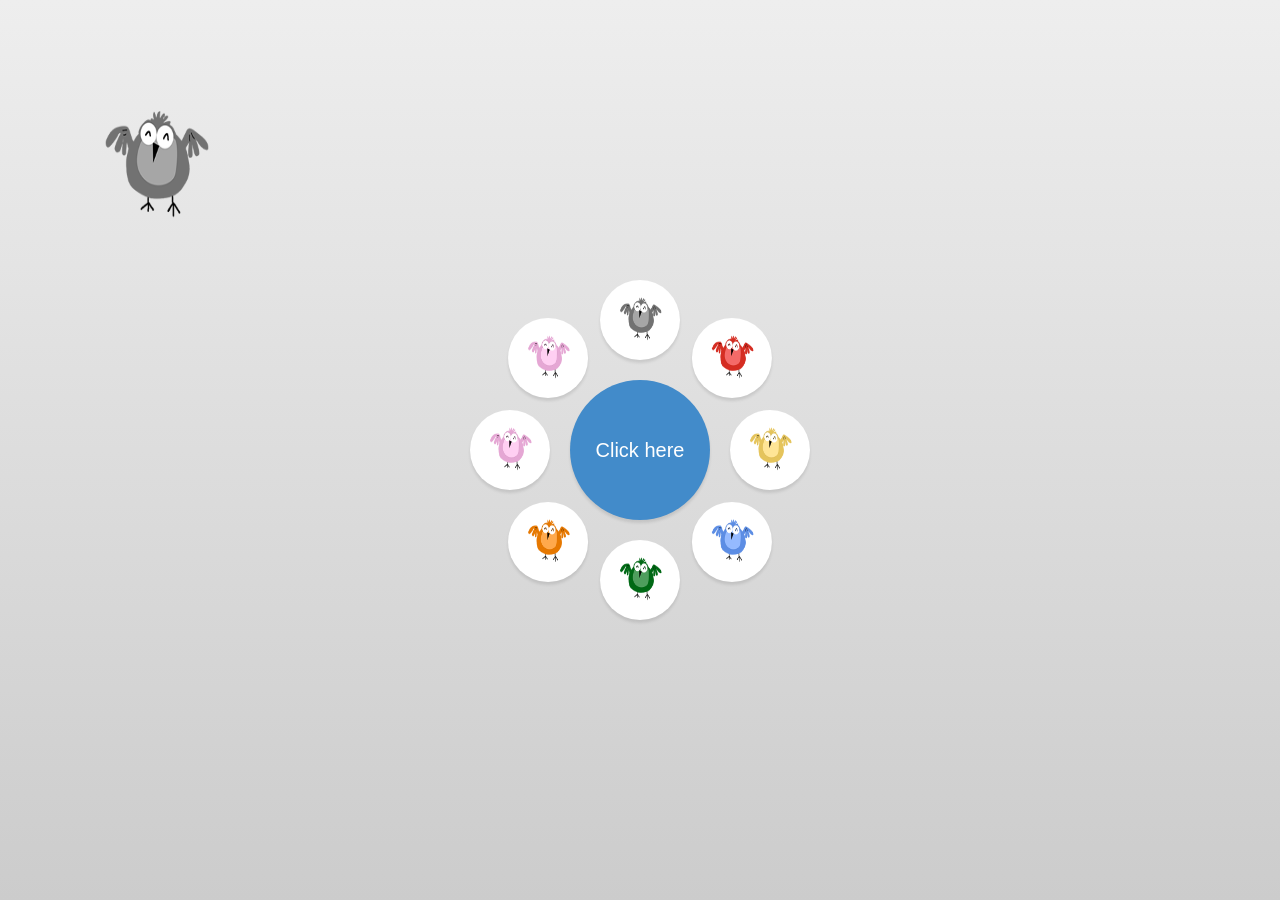
==== index.html @ 3559a40b "Changed something" ====
<!DOCTYPE html>
<html lang="en">
<head>
	<link rel="stylesheet" type="text/css" href="main.css" />

</head>
<body>
	<div class='selector'>
		<ul>
			<li>
				<input id="c1" class="bird-select" type='checkbox'>
				<label for='c1' >
					<img src="images/bird.png" alt="Smiley face" height="80" width="80">
				</label>
				
			</li>
			<li>
				<input id='c2' type='checkbox' >				
				<label for='c2' >
					<img src="images/bird2.png" alt="Smiley face" height="80" width="80">
				</label>
				
			</li>
			<li>
				<input id='c3' type='checkbox'>
				<label for='c3' >
					<img src="images/bird3.png" alt="Smiley face" height="80" width="80">
				</label>
			</li>
			<li>
				<input id='c4' type='checkbox' >
				<label for='c4'>
					<img src="images/bird4.png" alt="Smiley face" height="80" width="80">
				</label>
			</li>
			<li>
				<input id='c5' type='checkbox'>
				<label for='c5' class="bird-select">
					<img src="images/bird5.png" alt="Smiley face" height="80" width="80">
				</label>
			</li>
			<li>
				<input id='c6' type='checkbox' >
				<label for='c6' class="bird-select">
					<img src="images/bird6.png" alt="Smiley face" height="80" width="80">
				</label>
			</li>
			<li>
				<input id='c7' type='checkbox' style="background-image:  url(images/bird7.png)">
				<label for='c7' class="bird-select">
					<img src="images/bird7.png" alt="Smiley face" height="80" width="80">
				</label>
			</li>
			<li>
				<input id='c8' type='checkbox' style="background-image:  url(images/bird7.png)">
				<label for='c8' class="bird-select">
				    <img src="images/bird7.png" alt="Smiley face" height="80" width="80">
                </label>
			</li>
		</ul>
		<button>Click here</button>
	</div>

	<img class="bird" src="images/bird.png" /> 
</body>
<!-- Including The jQuery Library -->

<script src="http://code.jquery.com/jquery-1.11.2.min.js"></script>
<script type="text/javascript" src="main.js"></script>
<script src="http://code.jquery.com/jquery-1.11.2.js"></script>
<script>
	

</script>
</html>
---- main.css ----
html, body {
	height: 100%;
}

body {
	margin: 0;
	background: linear-gradient(#eee, #ccc);
	overflow: hidden;
}

.selector {
	position: absolute;
	left: 50%;
	top: 50%;
	width: 140px;
	height: 140px;
	margin-top: -70px;
	margin-left: -70px;
}

.selector, .selector button {
	font-family: 'Oswald', sans-serif;
	font-weight: 300;
}

.selector button {
	position: relative;
	width: 100%;
	height: 100%;
	padding: 10px;
	background: #428bca;
	border-radius: 50%;
	border: 0;
	color: white;
	font-size: 20px;
	cursor: pointer;
	box-shadow: 0 3px 3px rgba(0, 0, 0, 0.1);
	transition: all .1s;
}

.selector button:hover {
	background: #3071a9;
}

.selector button:focus {
	outline: none;
}

.selector ul {
	position: absolute;
	list-style: none;
	padding: 0;
	margin: 0;
	top: -20px;
	right: -20px;
	bottom: -20px;
	left: -20px;
}

.selector li {
	position: absolute;
	width: 0;
	height: 100%;
	margin: 0 50%;
	-webkit-transform: rotate(-360deg);
	transition: all 0.8s ease-in-out;
}

.selector li input {
	display: none;
}

.selector li input + label {
	position: absolute;
	left: 50%;
	bottom: 100%;
	width: 0;
	height: 0;
	line-height: 1px;
	margin-left: 0;
	border-radius: 50%;
	text-align: center;
	font-size: 1px;
	overflow: hidden;
	cursor: pointer;
	box-shadow: none;
	transition: all 0.8s ease-in-out, color 0.1s, background 0.1s;
    background:#FFF;
    
}

.selector li input + label:hover {
	background: #f0f0f0;
}

.selector li input:checked + label {
	background: #5cb85c;
	color: white;
}

.selector li input:checked + label:hover {
	background: #449d44;
}

.selector.open li input + label {
	width: 80px;
	height: 80px;
	line-height: 80px;
	margin-left: -40px;
	box-shadow: 0 3px 3px rgba(0, 0, 0, 0.1);
	font-size: 14px;
}

.bird{
	width:200px;
	height:200px;
	position:fixed;
}

.bird-select{
	background-image: url(images/bird3.png));
}
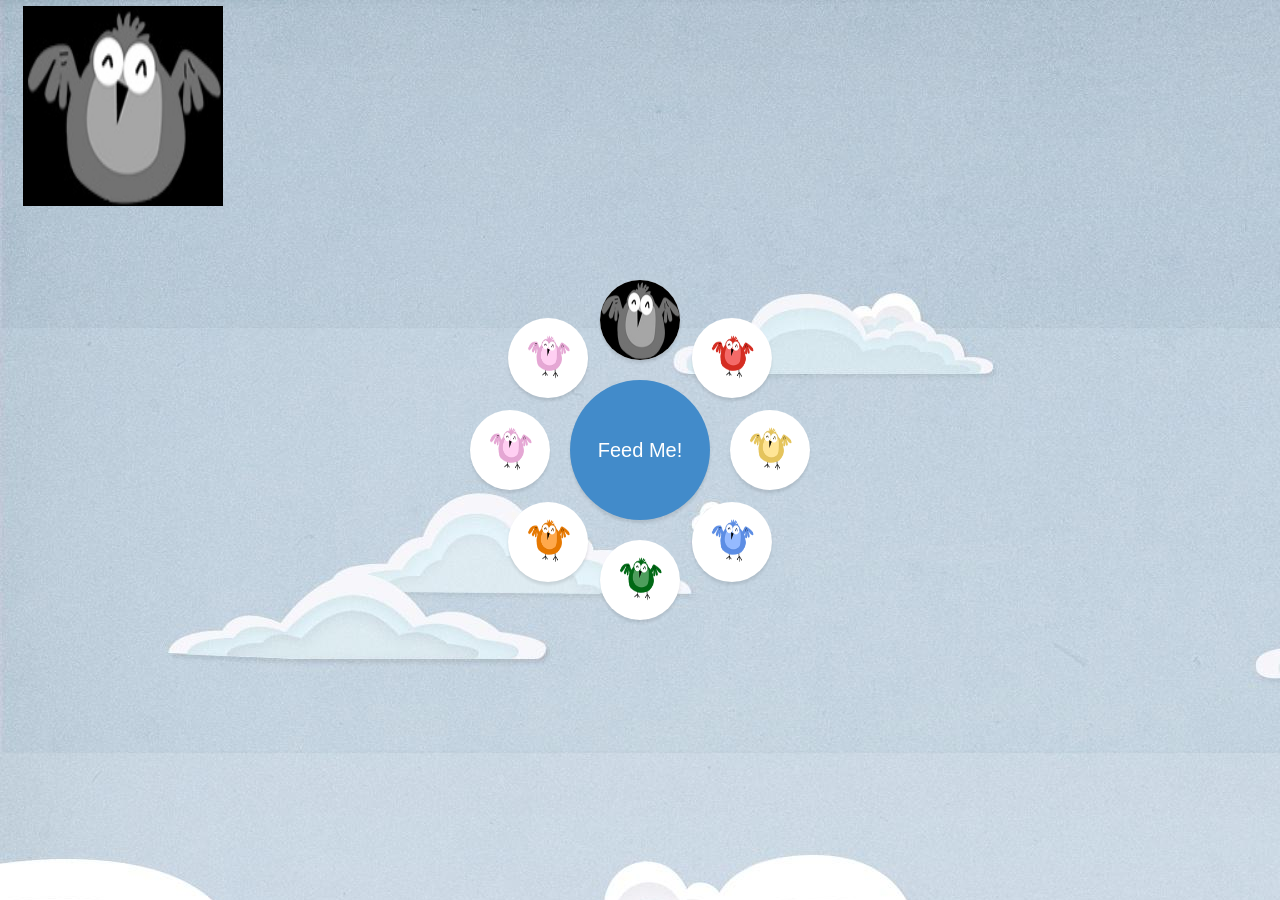
==== commit 23ac177d: "Changed something" ====
--- a/index.html
+++ b/index.html
@@ -58,7 +58,7 @@
                 </label>
 			</li>
 		</ul>
-		<button>Click here</button>
+		<button>Feed Me!</button>
 	</div>
 
 	<img class="bird" src="images/bird.png" /> 
--- a/main.css
+++ b/main.css
@@ -4,7 +4,7 @@
 
 body {
 	margin: 0;
-	background: linear-gradient(#eee, #ccc);
+	background: url(images/sky.jpg);
 	overflow: hidden;
 }
 
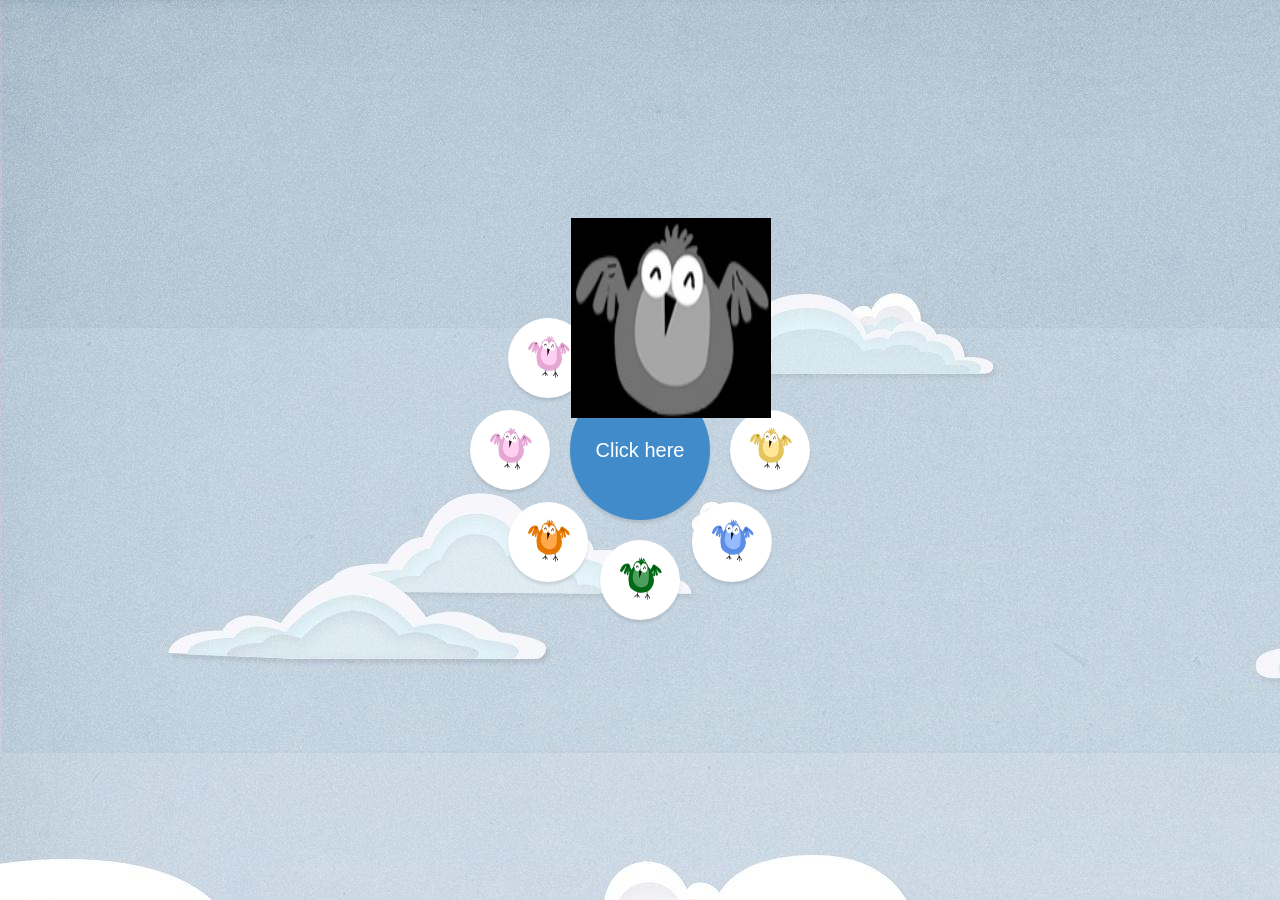
==== commit e67a1fed: "Added jquery collision" ====
--- a/index.html
+++ b/index.html
@@ -8,7 +8,7 @@
 	<div class='selector'>
 		<ul>
 			<li>
-				<input id="c1" class="bird-select" type='checkbox'>
+				<input id='c1' class="bird-select" type='checkbox'>
 				<label for='c1' >
 					<img src="images/bird.png" alt="Smiley face" height="80" width="80">
 				</label>
@@ -54,11 +54,11 @@
 			<li>
 				<input id='c8' type='checkbox' style="background-image:  url(images/bird7.png)">
 				<label for='c8' class="bird-select">
-				    <img src="images/bird7.png" alt="Smiley face" height="80" width="80">
-                </label>
+					<img src="images/bird7.png" alt="Smiley face" height="80" width="80">
+				</label>
 			</li>
 		</ul>
-		<button>Feed Me!</button>
+		<button>Click here</button>
 	</div>
 
 	<img class="bird" src="images/bird.png" /> 
@@ -67,7 +67,7 @@
 
 <script src="http://code.jquery.com/jquery-1.11.2.min.js"></script>
 <script type="text/javascript" src="main.js"></script>
-<script src="http://code.jquery.com/jquery-1.11.2.js"></script>
+<script type="text/javascript" src="jquerycollision1.0.2min/jquery-collision.js"></script>
 <script>
 	
 
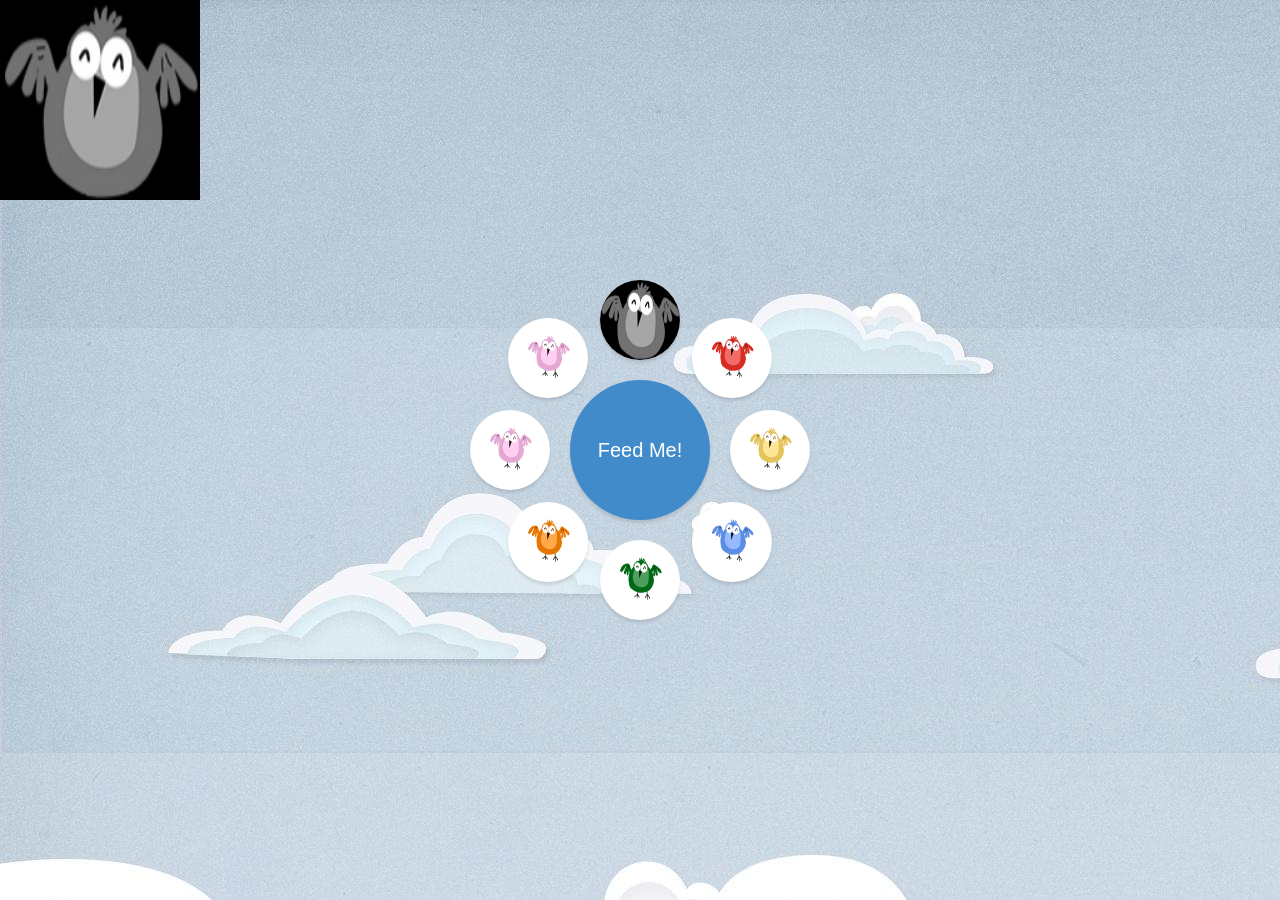
==== commit f9400724: "Changed something" ====
--- a/index.html
+++ b/index.html
@@ -8,7 +8,7 @@
 	<div class='selector'>
 		<ul>
 			<li>
-				<input id='c1' class="bird-select" type='checkbox'>
+				<input id="c1" class="bird-select" type='checkbox'>
 				<label for='c1' >
 					<img src="images/bird.png" alt="Smiley face" height="80" width="80">
 				</label>
@@ -54,11 +54,11 @@
 			<li>
 				<input id='c8' type='checkbox' style="background-image:  url(images/bird7.png)">
 				<label for='c8' class="bird-select">
-					<img src="images/bird7.png" alt="Smiley face" height="80" width="80">
-				</label>
+				    <img src="images/bird7.png" alt="Smiley face" height="80" width="80">
+                </label>
 			</li>
 		</ul>
-		<button>Click here</button>
+		<button>Feed Me!</button>
 	</div>
 
 	<img class="bird" src="images/bird.png" /> 
@@ -66,8 +66,13 @@
 <!-- Including The jQuery Library -->
 
 <script src="http://code.jquery.com/jquery-1.11.2.min.js"></script>
+<script type="text/javascript" src="jquerycollision1.0.2min/jquery-collision.js"></script>
+
 <script type="text/javascript" src="main.js"></script>
-<script type="text/javascript" src="jquerycollision1.0.2min/jquery-collision.js"></script>
+
+
+<script src="http://code.jquery.com/jquery-1.11.2.js"></script>
+
 <script>
 	
 
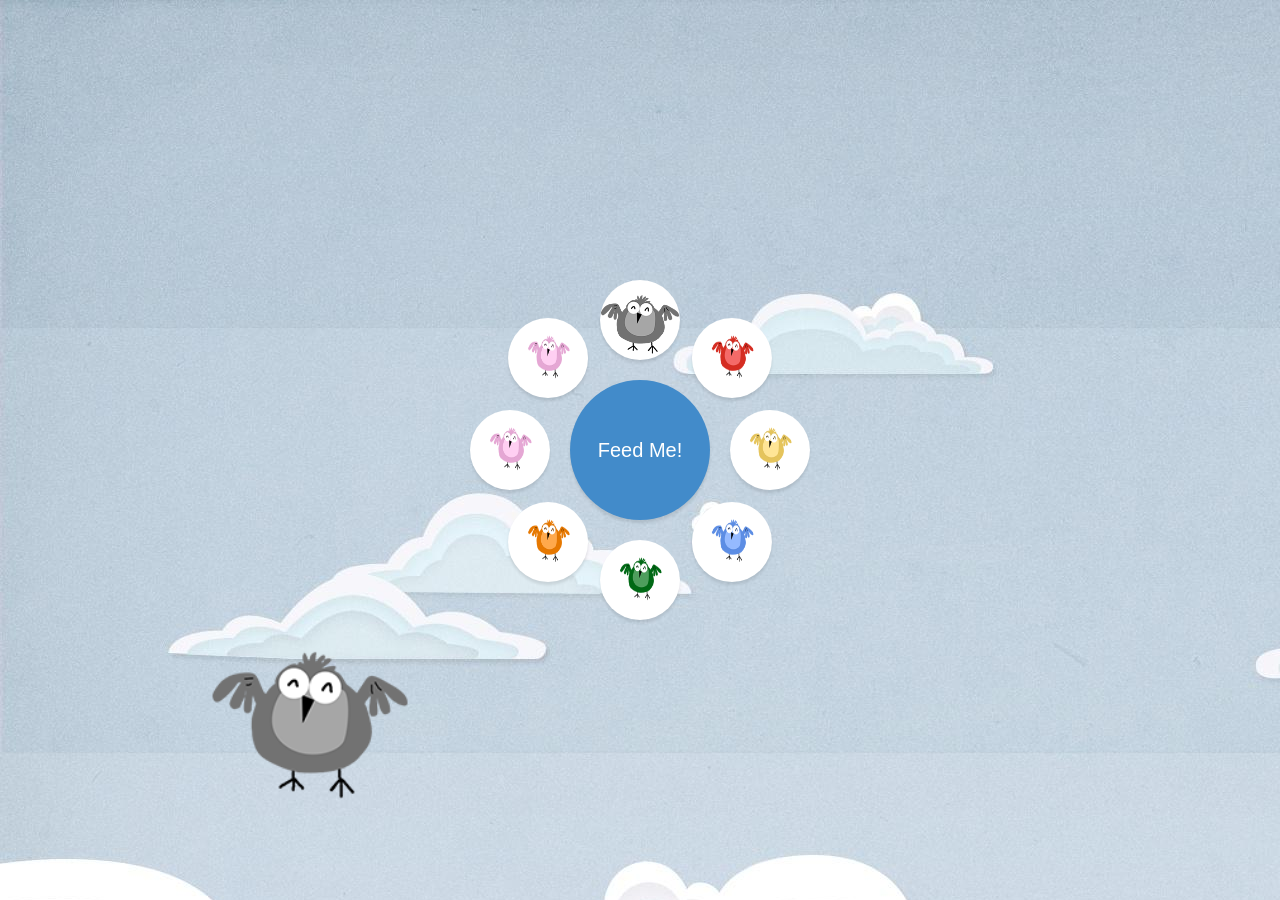
==== commit 8bf641a9: "Made change" ====
--- a/index.html
+++ b/index.html
@@ -70,9 +70,6 @@
 
 <script type="text/javascript" src="main.js"></script>
 
-
-<script src="http://code.jquery.com/jquery-1.11.2.js"></script>
-
 <script>
 	
 
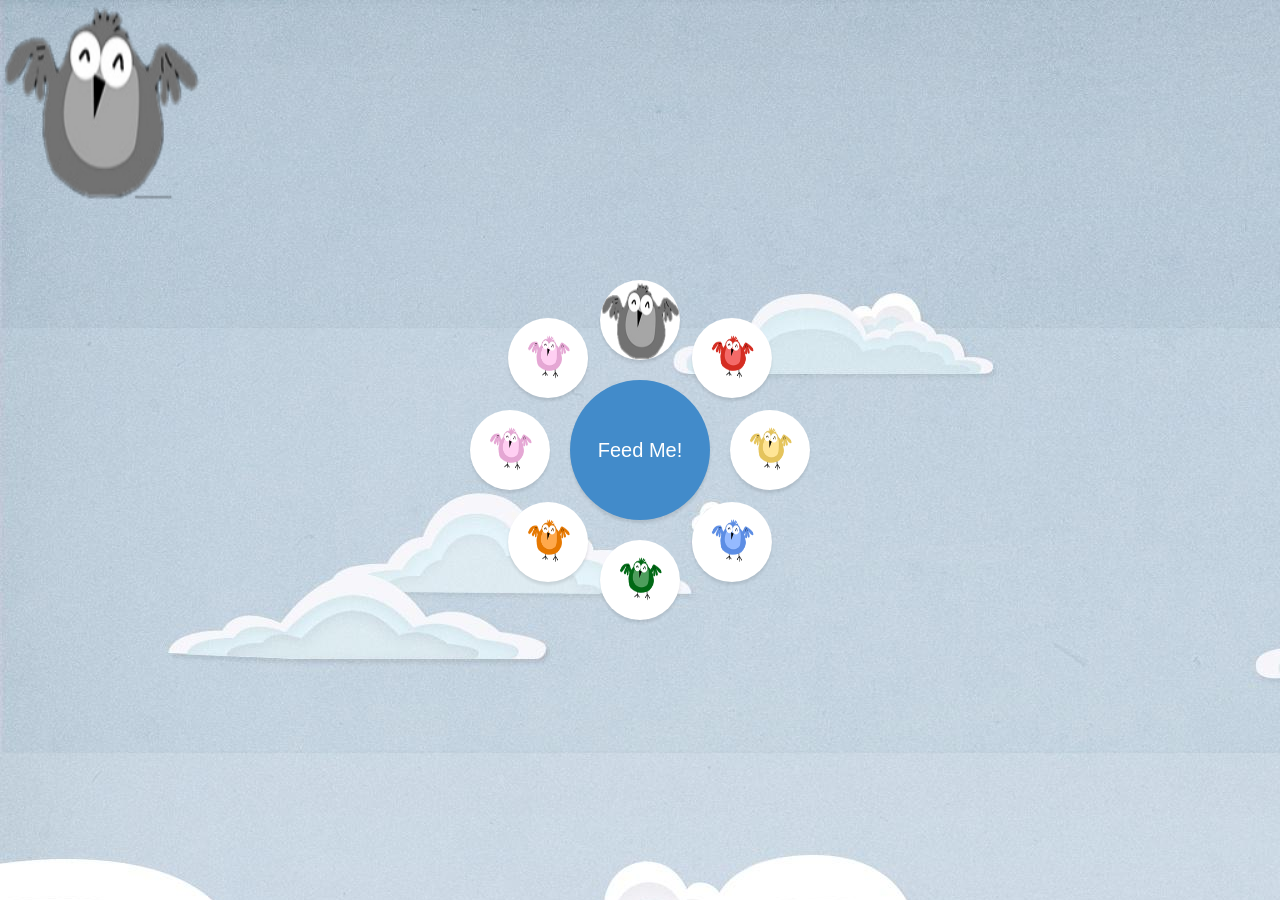
==== commit 8687a95a: "Changed something" ====
--- a/index.html
+++ b/index.html
@@ -70,6 +70,9 @@
 
 <script type="text/javascript" src="main.js"></script>
 
+
+<script src="http://code.jquery.com/jquery-1.11.2.js"></script>
+
 <script>
 	
 
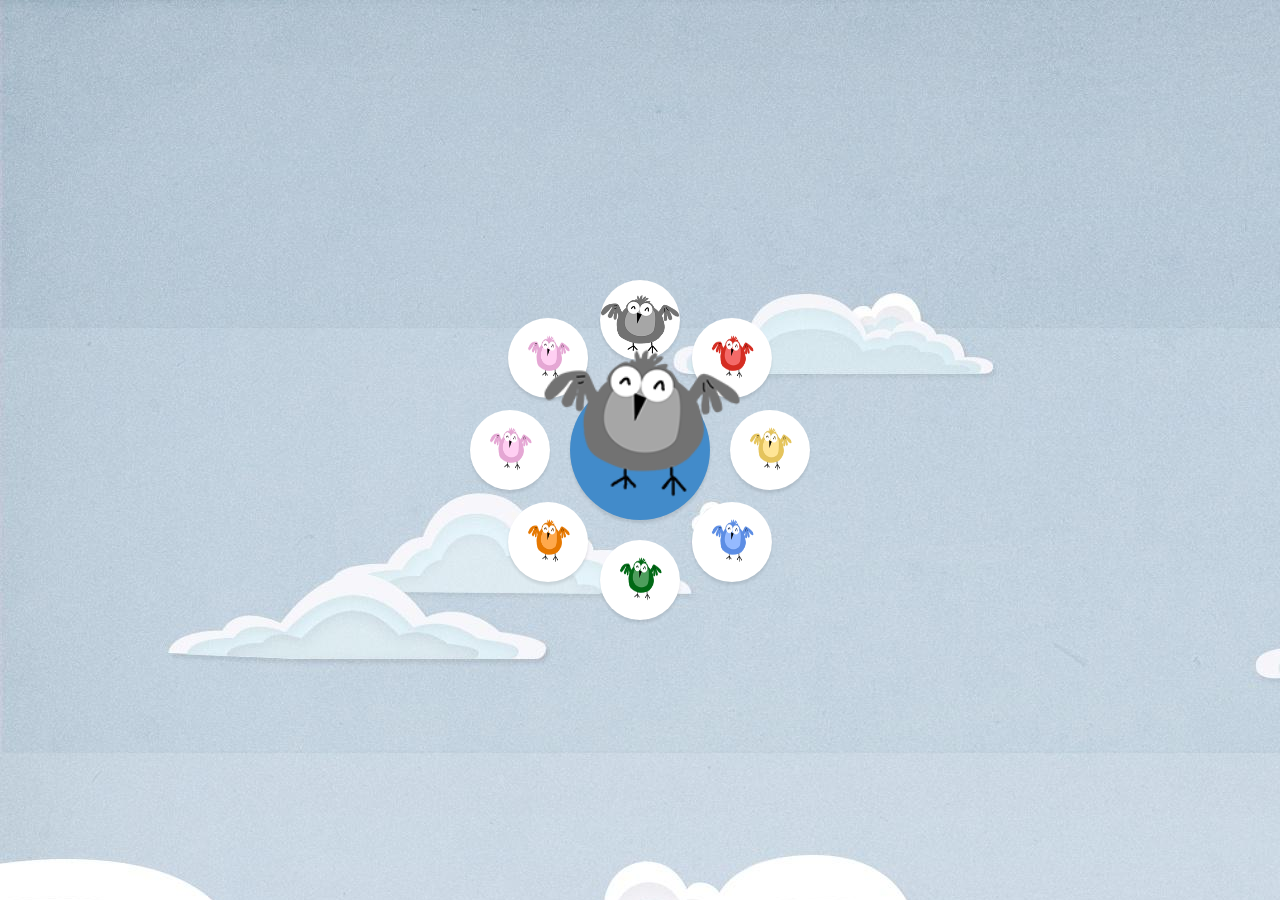
==== commit ad697b36: "Revert to asdgsgd" ====
--- a/index.html
+++ b/index.html
@@ -70,9 +70,6 @@
 
 <script type="text/javascript" src="main.js"></script>
 
-
-<script src="http://code.jquery.com/jquery-1.11.2.js"></script>
-
 <script>
 	
 
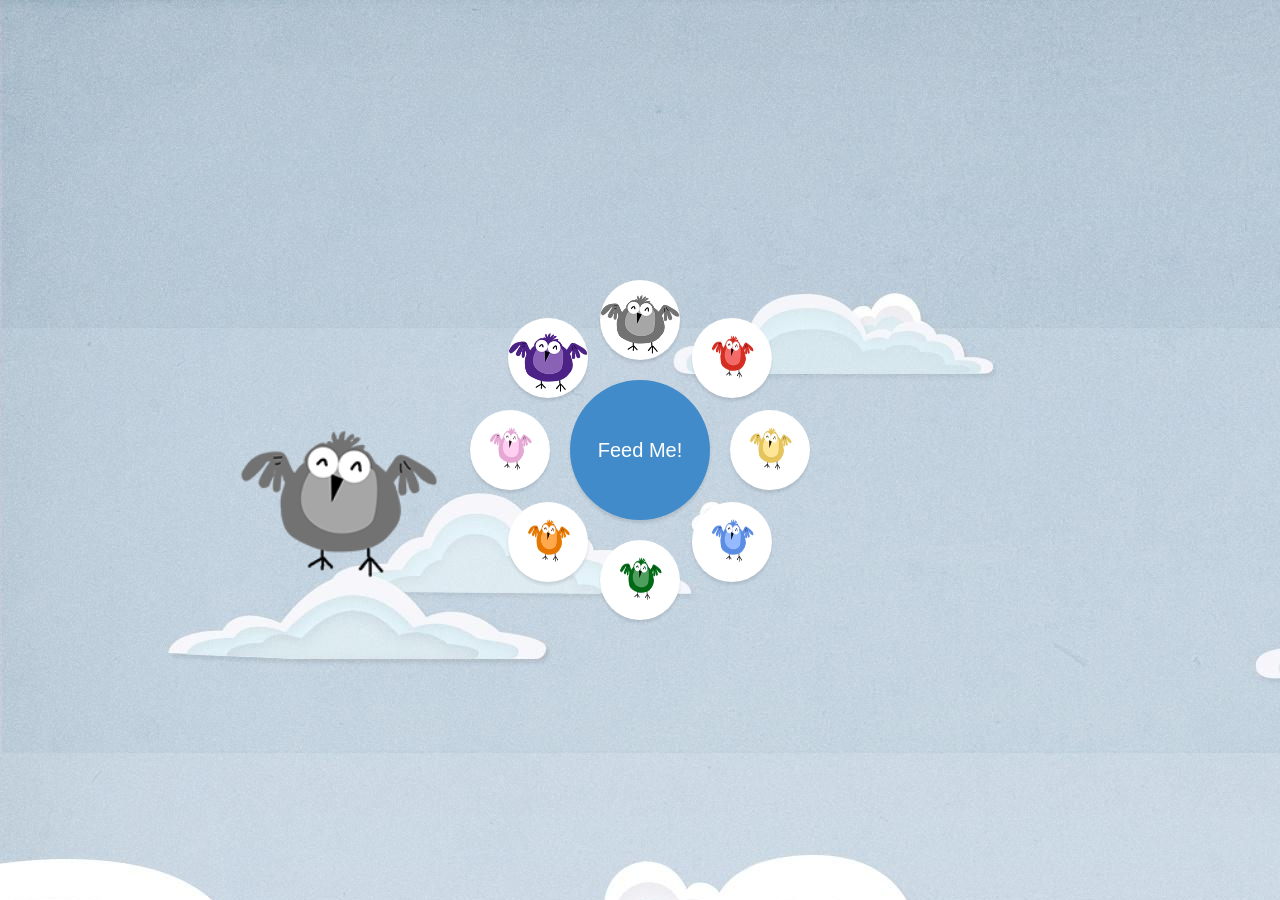
==== commit 102ff688: "changed soemtig" ====
--- a/index.html
+++ b/index.html
@@ -46,15 +46,15 @@
 				</label>
 			</li>
 			<li>
-				<input id='c7' type='checkbox' style="background-image:  url(images/bird7.png)">
+				<input id='c7' type='checkbox' >
 				<label for='c7' class="bird-select">
 					<img src="images/bird7.png" alt="Smiley face" height="80" width="80">
 				</label>
 			</li>
 			<li>
-				<input id='c8' type='checkbox' style="background-image:  url(images/bird7.png)">
+				<input id='c8' type='checkbox' >
 				<label for='c8' class="bird-select">
-				    <img src="images/bird7.png" alt="Smiley face" height="80" width="80">
+				    <img src="images/bird8.png" alt="Smiley face" height="80" width="80">
                 </label>
 			</li>
 		</ul>
--- a/main.css
+++ b/main.css
@@ -89,18 +89,11 @@
     
 }
 
-.selector li input + label:hover {
-	background: #f0f0f0;
-}
 
-.selector li input:checked + label {
-	background: #5cb85c;
-	color: white;
-}
 
-.selector li input:checked + label:hover {
-	background: #449d44;
-}
+
+
+
 
 .selector.open li input + label {
 	width: 80px;
